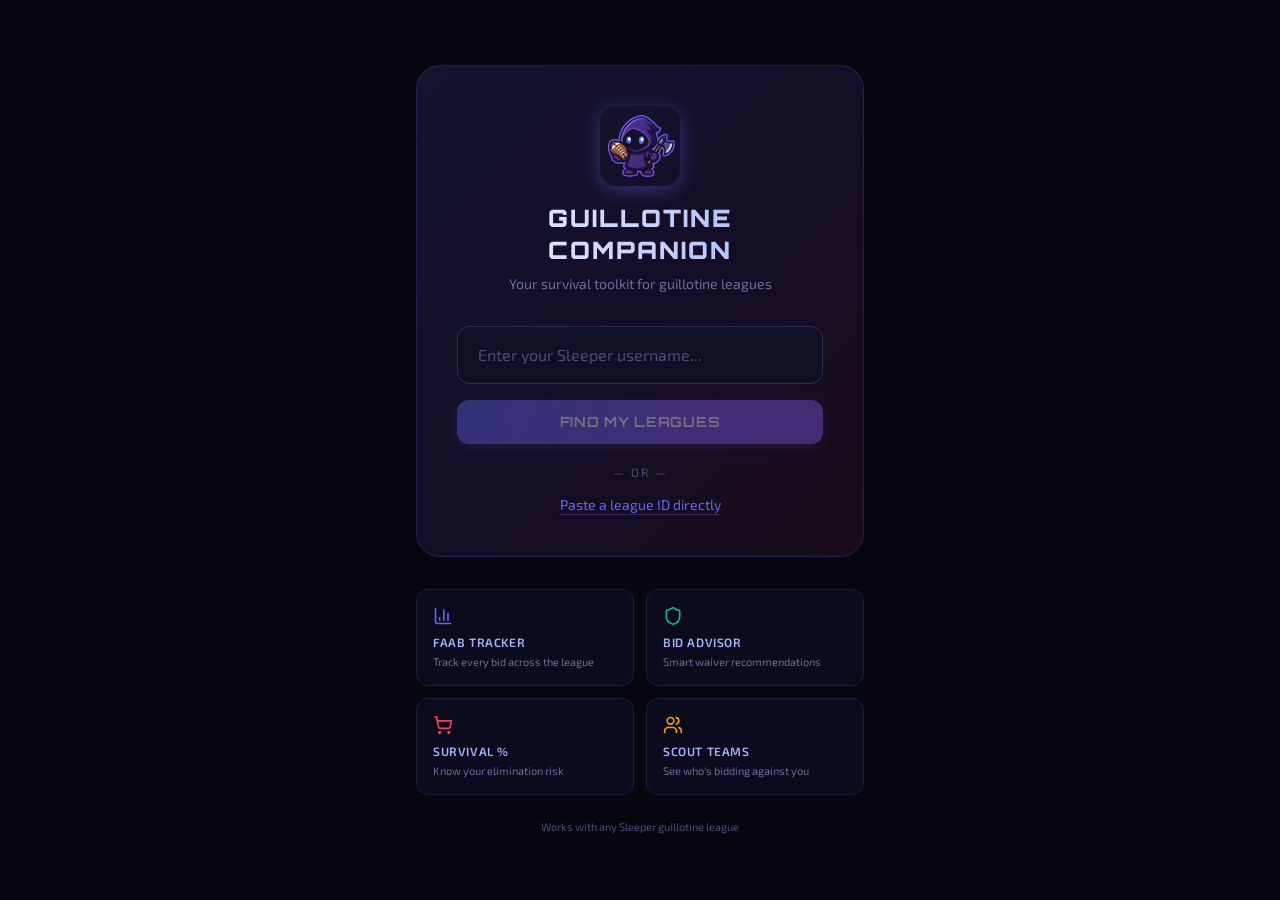
==== index.html @ 94fcf584 "Legacy Guillotine Companion (Phase 1 build)" ====
<!DOCTYPE html>
<html lang="en">
  <head>
    <meta charset="UTF-8" />
    <meta name="viewport" content="width=device-width, initial-scale=1.0, viewport-fit=cover" />
    <meta name="theme-color" content="#06060f" />
    <meta name="description" content="Your survival toolkit for Sleeper guillotine fantasy football leagues" />
    <link rel="icon" type="image/png" href="/favicon.png" />
    <link rel="apple-touch-icon" href="/touch-icon.png" />
    <link href="https://fonts.googleapis.com/css2?family=Orbitron:wght@700;900&family=Exo+2:wght@400;600&family=Space+Mono&display=swap" rel="stylesheet">
    <title>Guillotine Companion</title>
    <script type="module" crossorigin src="/assets/index-CSk18M6H.js"></script>
    <link rel="stylesheet" crossorigin href="/assets/index-BB34gbLW.css">
  </head>
  <body>
    <div id="root"></div>
  </body>
</html>
---- assets/index-BB34gbLW.css ----
/*! tailwindcss v4.3.3 | MIT License | https://tailwindcss.com */
@layer properties{@supports (((-webkit-hyphens:none)) and (not (margin-trim:inline))) or ((-moz-orient:inline) and (not (color:rgb(from red r g b)))){*,:before,:after{--tw-translate-x:0;--tw-translate-y:0;--tw-translate-z:0;--tw-space-y-reverse:0;--tw-border-style:solid;--tw-gradient-position:initial;--tw-gradient-from:#0000;--tw-gradient-via:#0000;--tw-gradient-to:#0000;--tw-gradient-stops:initial;--tw-gradient-via-stops:initial;--tw-gradient-from-position:0%;--tw-gradient-via-position:50%;--tw-gradient-to-position:100%;--tw-leading:initial;--tw-font-weight:initial;--tw-tracking:initial;--tw-ordinal:initial;--tw-slashed-zero:initial;--tw-numeric-figure:initial;--tw-numeric-spacing:initial;--tw-numeric-fraction:initial;--tw-shadow:0 0 #0000;--tw-shadow-color:initial;--tw-shadow-alpha:100%;--tw-inset-shadow:0 0 #0000;--tw-inset-shadow-color:initial;--tw-inset-shadow-alpha:100%;--tw-ring-color:initial;--tw-ring-shadow:0 0 #0000;--tw-inset-ring-color:initial;--tw-inset-ring-shadow:0 0 #0000;--tw-ring-inset:initial;--tw-ring-offset-width:0px;--tw-ring-offset-color:#fff;--tw-ring-offset-shadow:0 0 #0000;--tw-blur:initial;--tw-brightness:initial;--tw-contrast:initial;--tw-grayscale:initial;--tw-hue-rotate:initial;--tw-invert:initial;--tw-opacity:initial;--tw-saturate:initial;--tw-sepia:initial;--tw-drop-shadow:initial;--tw-drop-shadow-color:initial;--tw-drop-shadow-alpha:100%;--tw-drop-shadow-size:initial;--tw-backdrop-blur:initial;--tw-backdrop-brightness:initial;--tw-backdrop-contrast:initial;--tw-backdrop-grayscale:initial;--tw-backdrop-hue-rotate:initial;--tw-backdrop-invert:initial;--tw-backdrop-opacity:initial;--tw-backdrop-saturate:initial;--tw-backdrop-sepia:initial;--tw-duration:initial}::backdrop{--tw-translate-x:0;--tw-translate-y:0;--tw-translate-z:0;--tw-space-y-reverse:0;--tw-border-style:solid;--tw-gradient-position:initial;--tw-gradient-from:#0000;--tw-gradient-via:#0000;--tw-gradient-to:#0000;--tw-gradient-stops:initial;--tw-gradient-via-stops:initial;--tw-gradient-from-position:0%;--tw-gradient-via-position:50%;--tw-gradient-to-position:100%;--tw-leading:initial;--tw-font-weight:initial;--tw-tracking:initial;--tw-ordinal:initial;--tw-slashed-zero:initial;--tw-numeric-figure:initial;--tw-numeric-spacing:initial;--tw-numeric-fraction:initial;--tw-shadow:0 0 #0000;--tw-shadow-color:initial;--tw-shadow-alpha:100%;--tw-inset-shadow:0 0 #0000;--tw-inset-shadow-color:initial;--tw-inset-shadow-alpha:100%;--tw-ring-color:initial;--tw-ring-shadow:0 0 #0000;--tw-inset-ring-color:initial;--tw-inset-ring-shadow:0 0 #0000;--tw-ring-inset:initial;--tw-ring-offset-width:0px;--tw-ring-offset-color:#fff;--tw-ring-offset-shadow:0 0 #0000;--tw-blur:initial;--tw-brightness:initial;--tw-contrast:initial;--tw-grayscale:initial;--tw-hue-rotate:initial;--tw-invert:initial;--tw-opacity:initial;--tw-saturate:initial;--tw-sepia:initial;--tw-drop-shadow:initial;--tw-drop-shadow-color:initial;--tw-drop-shadow-alpha:100%;--tw-drop-shadow-size:initial;--tw-backdrop-blur:initial;--tw-backdrop-brightness:initial;--tw-backdrop-contrast:initial;--tw-backdrop-grayscale:initial;--tw-backdrop-hue-rotate:initial;--tw-backdrop-invert:initial;--tw-backdrop-opacity:initial;--tw-backdrop-saturate:initial;--tw-backdrop-sepia:initial;--tw-duration:initial}}}@layer theme{:root,:host{--font-sans:-apple-system, BlinkMacSystemFont, "Segoe UI", Roboto, "Helvetica Neue", "Noto Sans", Arial, sans-serif, "Apple Color Emoji", "Segoe UI Emoji", "Segoe UI Symbol", "Noto Color Emoji";--font-mono:ui-monospace, SFMono-Regular, Menlo, Monaco, Consolas, "Liberation Mono", "Courier New", monospace;--color-white:#fff;--spacing:.25rem;--container-md:28rem;--container-lg:32rem;--text-xs:.75rem;--text-xs--line-height:calc(1 / .75);--text-sm:.875rem;--text-sm--line-height:calc(1.25 / .875);--text-base:1rem;--text-base--line-height:calc(1.5 / 1);--text-lg:1.125rem;--text-lg--line-height:calc(1.75 / 1.125);--text-2xl:1.5rem;--text-2xl--line-height:calc(2 / 1.5);--font-weight-medium:500;--font-weight-semibold:600;--font-weight-bold:700;--font-weight-black:900;--tracking-wide:.025em;--tracking-wider:.05em;--leading-snug:1.375;--radius-md:.375rem;--radius-lg:.5rem;--radius-xl:.75rem;--radius-2xl:1rem;--radius-3xl:1.5rem;--animate-pulse:pulse 2s cubic-bezier(.4, 0, .6, 1) infinite;--default-transition-duration:.15s;--default-transition-timing-function:cubic-bezier(.4, 0, .2, 1);--default-font-family:var(--font-sans);--default-mono-font-family:var(--font-mono)}}@layer base{*,:after,:before{box-sizing:border-box;border:0 solid;margin:0;padding:0}::backdrop{box-sizing:border-box;border:0 solid;margin:0;padding:0}::-webkit-file-upload-button{box-sizing:border-box;border:0 solid;margin:0;padding:0}::file-selector-button{box-sizing:border-box;border:0 solid;margin:0;padding:0}html,:host{-webkit-text-size-adjust:100%;-moz-tab-size:4;tab-size:4;line-height:1.5;font-family:var(--default-font-family,-apple-system, BlinkMacSystemFont, "Segoe UI", Roboto, "Helvetica Neue", "Noto Sans", Arial, sans-serif, "Apple Color Emoji", "Segoe UI Emoji", "Segoe UI Symbol", "Noto Color Emoji");font-feature-settings:var(--default-font-feature-settings,normal);font-variation-settings:var(--default-font-variation-settings,normal);-webkit-tap-highlight-color:transparent}hr{height:0;color:inherit;border-top-width:1px}abbr:where([title]){-webkit-text-decoration:underline dotted;text-decoration:underline dotted}h1,h2,h3,h4,h5,h6{font-size:inherit;font-weight:inherit}a{color:inherit;-webkit-text-decoration:inherit;-webkit-text-decoration:inherit;-webkit-text-decoration:inherit;-webkit-text-decoration:inherit;text-decoration:inherit}b,strong{font-weight:bolder}code,kbd,samp,pre{font-family:var(--default-mono-font-family,ui-monospace, SFMono-Regular, Menlo, Monaco, Consolas, "Liberation Mono", "Courier New", monospace);font-feature-settings:var(--default-mono-font-feature-settings,normal);font-variation-settings:var(--default-mono-font-variation-settings,normal);font-size:1em}small{font-size:80%}sub,sup{vertical-align:baseline;font-size:75%;line-height:0;position:relative}sub{bottom:-.25em}sup{top:-.5em}table{text-indent:0;border-color:inherit;border-collapse:collapse}:-moz-focusring:where(:not(iframe)){outline:auto}progress{vertical-align:baseline}summary{display:list-item}ol,ul,menu{list-style:none}img,svg,video,canvas,audio,iframe,embed,object{vertical-align:middle;display:block}img,video{max-width:100%;height:auto}button,input,select,optgroup,textarea{font:inherit;font-feature-settings:inherit;font-variation-settings:inherit;letter-spacing:inherit;color:inherit;opacity:1;background-color:#0000;border-radius:0}::-webkit-file-upload-button{font:inherit;font-feature-settings:inherit;font-variation-settings:inherit;letter-spacing:inherit;color:inherit;opacity:1;background-color:#0000;border-radius:0}::file-selector-button{font:inherit;font-feature-settings:inherit;font-variation-settings:inherit;letter-spacing:inherit;color:inherit;opacity:1;background-color:#0000;border-radius:0}:where(select:-webkit-any([multiple],[size])) optgroup{font-weight:bolder}:where(select:is([multiple],[size])) optgroup{font-weight:bolder}:where(select:-webkit-any([multiple],[size])) optgroup option{padding-inline-start:20px}:where(select:is([multiple],[size])) optgroup option{padding-inline-start:20px}::-webkit-file-upload-button{margin-inline-end:4px}::file-selector-button{margin-inline-end:4px}::placeholder{opacity:1}@supports (not ((-webkit-appearance:-apple-pay-button))) or (contain-intrinsic-size:1px){::placeholder{color:currentColor}@supports (color:color-mix(in lab, red, red)){::placeholder{color:color-mix(in oklab, currentcolor 50%, transparent)}}}textarea{resize:vertical}::-webkit-search-decoration{-webkit-appearance:none}::-webkit-date-and-time-value{min-height:1lh;text-align:inherit}::-webkit-datetime-edit{display:inline-flex}::-webkit-datetime-edit-fields-wrapper{padding:0}::-webkit-datetime-edit{padding-block-start:0;padding-block-end:0}::-webkit-datetime-edit-year-field{padding-block-start:0;padding-block-end:0}::-webkit-datetime-edit-month-field{padding-block-start:0;padding-block-end:0}::-webkit-datetime-edit-day-field{padding-block-start:0;padding-block-end:0}::-webkit-datetime-edit-hour-field{padding-block-start:0;padding-block-end:0}::-webkit-datetime-edit-minute-field{padding-block-start:0;padding-block-end:0}::-webkit-datetime-edit-second-field{padding-block-start:0;padding-block-end:0}::-webkit-datetime-edit-millisecond-field{padding-block-start:0;padding-block-end:0}::-webkit-datetime-edit-meridiem-field{padding-block-start:0;padding-block-end:0}::-webkit-calendar-picker-indicator{line-height:1}:-moz-ui-invalid{box-shadow:none}button{-webkit-appearance:button;appearance:button}input:where([type=button],[type=reset],[type=submit]){-webkit-appearance:button;appearance:button}::-webkit-file-upload-button{-webkit-appearance:button;appearance:button}::file-selector-button{-webkit-appearance:button;appearance:button}::-webkit-inner-spin-button{height:auto}::-webkit-outer-spin-button{height:auto}[hidden]:where(:not([hidden=until-found])){display:none!important}}@layer components;@layer utilities{.absolute{position:absolute}.fixed{position:fixed}.relative{position:relative}.right-0{right:0}.-bottom-1{bottom:calc(var(--spacing) * -1)}.bottom-0{bottom:0}.left-0{left:0}.left-1\/2{left:50%}.z-50{z-index:50}.mx-auto{margin-inline-start:auto;margin-inline-end:auto}.mt-0\.5{margin-top:calc(var(--spacing) * .5)}.mt-1{margin-top:var(--spacing)}.mt-1\.5{margin-top:calc(var(--spacing) * 1.5)}.mt-2{margin-top:calc(var(--spacing) * 2)}.mt-3{margin-top:calc(var(--spacing) * 3)}.mt-4{margin-top:calc(var(--spacing) * 4)}.mt-5{margin-top:calc(var(--spacing) * 5)}.mt-6{margin-top:calc(var(--spacing) * 6)}.mt-8{margin-top:calc(var(--spacing) * 8)}.mb-1{margin-bottom:var(--spacing)}.mb-2{margin-bottom:calc(var(--spacing) * 2)}.mb-3{margin-bottom:calc(var(--spacing) * 3)}.mb-4{margin-bottom:calc(var(--spacing) * 4)}.mb-6{margin-bottom:calc(var(--spacing) * 6)}.mb-8{margin-bottom:calc(var(--spacing) * 8)}.contents{display:contents}.flex{display:flex}.grid{display:grid}.inline-flex{display:inline-flex}.h-0\.5{height:calc(var(--spacing) * .5)}.h-2{height:calc(var(--spacing) * 2)}.h-4{height:calc(var(--spacing) * 4)}.h-5{height:calc(var(--spacing) * 5)}.h-8{height:calc(var(--spacing) * 8)}.h-9{height:calc(var(--spacing) * 9)}.h-10{height:calc(var(--spacing) * 10)}.h-20{height:calc(var(--spacing) * 20)}.h-full{height:100%}.min-h-\[60vh\]{min-height:60vh}.min-h-screen{min-height:100vh}.w-4{width:calc(var(--spacing) * 4)}.w-5{width:calc(var(--spacing) * 5)}.w-8{width:calc(var(--spacing) * 8)}.w-9{width:calc(var(--spacing) * 9)}.w-10{width:calc(var(--spacing) * 10)}.w-14{width:calc(var(--spacing) * 14)}.w-20{width:calc(var(--spacing) * 20)}.w-full{width:100%}.w-px{width:1px}.max-w-lg{max-width:var(--container-lg)}.max-w-md{max-width:var(--container-md)}.flex-1{flex:1}.shrink-0{flex-shrink:0}.-translate-x-1\/2{--tw-translate-x:calc(calc(1 / 2 * 100%) * -1);translate:var(--tw-translate-x) var(--tw-translate-y)}.animate-pulse{animation:var(--animate-pulse)}.cursor-pointer{cursor:pointer}.grid-cols-2{grid-template-columns:repeat(2,minmax(0,1fr))}.grid-cols-3{grid-template-columns:repeat(3,minmax(0,1fr))}.flex-col{flex-direction:column}.items-center{align-items:center}.justify-between{justify-content:space-between}.justify-center{justify-content:center}.gap-1{gap:var(--spacing)}.gap-1\.5{gap:calc(var(--spacing) * 1.5)}.gap-2{gap:calc(var(--spacing) * 2)}.gap-3{gap:calc(var(--spacing) * 3)}.gap-4{gap:calc(var(--spacing) * 4)}:where(.space-y-0\.5>:not(:last-child)){--tw-space-y-reverse:0;margin-block-start:calc(calc(var(--spacing) * .5) * var(--tw-space-y-reverse));margin-block-end:calc(calc(var(--spacing) * .5) * calc(1 - var(--tw-space-y-reverse)))}:where(.space-y-1\.5>:not(:last-child)){--tw-space-y-reverse:0;margin-block-start:calc(calc(var(--spacing) * 1.5) * var(--tw-space-y-reverse));margin-block-end:calc(calc(var(--spacing) * 1.5) * calc(1 - var(--tw-space-y-reverse)))}:where(.space-y-2>:not(:last-child)){--tw-space-y-reverse:0;margin-block-start:calc(calc(var(--spacing) * 2) * var(--tw-space-y-reverse));margin-block-end:calc(calc(var(--spacing) * 2) * calc(1 - var(--tw-space-y-reverse)))}:where(.space-y-3>:not(:last-child)){--tw-space-y-reverse:0;margin-block-start:calc(calc(var(--spacing) * 3) * var(--tw-space-y-reverse));margin-block-end:calc(calc(var(--spacing) * 3) * calc(1 - var(--tw-space-y-reverse)))}:where(.space-y-4>:not(:last-child)){--tw-space-y-reverse:0;margin-block-start:calc(calc(var(--spacing) * 4) * var(--tw-space-y-reverse));margin-block-end:calc(calc(var(--spacing) * 4) * calc(1 - var(--tw-space-y-reverse)))}:where(.space-y-6>:not(:last-child)){--tw-space-y-reverse:0;margin-block-start:calc(calc(var(--spacing) * 6) * var(--tw-space-y-reverse));margin-block-end:calc(calc(var(--spacing) * 6) * calc(1 - var(--tw-space-y-reverse)))}.overflow-hidden{overflow:hidden}.overflow-x-auto{overflow-x:auto}.rounded{border-radius:.25rem}.rounded-2xl{border-radius:var(--radius-2xl)}.rounded-3xl{border-radius:var(--radius-3xl)}.rounded-full{border-radius:2147483647px}.rounded-lg{border-radius:var(--radius-lg)}.rounded-md{border-radius:var(--radius-md)}.rounded-xl{border-radius:var(--radius-xl)}.border{border-style:var(--tw-border-style);border-width:1px}.border-t{border-top-style:var(--tw-border-style);border-top-width:1px}.border-\[\#1a1e3a\]{border-color:#1a1e3a}.border-\[\#2a2e55\]{border-color:#2a2e55}.border-\[rgba\(99\,102\,241\,0\.2\)\]{border-color:#6366f133}.bg-\[\#0a0d1a\]{background-color:#0a0d1a}.bg-\[\#0e1025\]{background-color:#0e1025}.bg-\[\#2a2e55\]{background-color:#2a2e55}.bg-\[\#161a3a\]{background-color:#161a3a}.bg-\[\#6366f1\]{background-color:#6366f1}.bg-\[rgba\(14\,16\,37\,0\.6\)\]{background-color:#0e102599}.bg-\[rgba\(14\,16\,37\,0\.8\)\]{background-color:#0e1025cc}.bg-transparent{background-color:#0000}.bg-gradient-to-br{--tw-gradient-position:to bottom right in oklab;background-image:linear-gradient(var(--tw-gradient-stops))}.bg-gradient-to-r{--tw-gradient-position:to right in oklab;background-image:linear-gradient(var(--tw-gradient-stops))}.from-\[\#6366f1\]{--tw-gradient-from:#6366f1;--tw-gradient-stops:var(--tw-gradient-via-stops,var(--tw-gradient-position), var(--tw-gradient-from) var(--tw-gradient-from-position), var(--tw-gradient-to) var(--tw-gradient-to-position))}.from-\[\#f0f0ff\]{--tw-gradient-from:#f0f0ff;--tw-gradient-stops:var(--tw-gradient-via-stops,var(--tw-gradient-position), var(--tw-gradient-from) var(--tw-gradient-from-position), var(--tw-gradient-to) var(--tw-gradient-to-position))}.from-\[\#f43f5e\]{--tw-gradient-from:#f43f5e;--tw-gradient-stops:var(--tw-gradient-via-stops,var(--tw-gradient-position), var(--tw-gradient-from) var(--tw-gradient-from-position), var(--tw-gradient-to) var(--tw-gradient-to-position))}.to-\[\#8b5cf6\]{--tw-gradient-to:#8b5cf6;--tw-gradient-stops:var(--tw-gradient-via-stops,var(--tw-gradient-position), var(--tw-gradient-from) var(--tw-gradient-from-position), var(--tw-gradient-to) var(--tw-gradient-to-position))}.to-\[\#a5b4fc\]{--tw-gradient-to:#a5b4fc;--tw-gradient-stops:var(--tw-gradient-via-stops,var(--tw-gradient-position), var(--tw-gradient-from) var(--tw-gradient-from-position), var(--tw-gradient-to) var(--tw-gradient-to-position))}.to-\[\#e11d48\]{--tw-gradient-to:#e11d48;--tw-gradient-stops:var(--tw-gradient-via-stops,var(--tw-gradient-position), var(--tw-gradient-from) var(--tw-gradient-from-position), var(--tw-gradient-to) var(--tw-gradient-to-position))}.bg-clip-text{-webkit-background-clip:text;background-clip:text}.object-cover{object-fit:cover}.p-1{padding:var(--spacing)}.p-3{padding:calc(var(--spacing) * 3)}.p-4{padding:calc(var(--spacing) * 4)}.p-5{padding:calc(var(--spacing) * 5)}.p-6{padding:calc(var(--spacing) * 6)}.p-8{padding:calc(var(--spacing) * 8)}.p-10{padding:calc(var(--spacing) * 10)}.px-2{padding-inline:calc(var(--spacing) * 2)}.px-3{padding-inline:calc(var(--spacing) * 3)}.px-4{padding-inline:calc(var(--spacing) * 4)}.px-5{padding-inline:calc(var(--spacing) * 5)}.px-6{padding-inline:calc(var(--spacing) * 6)}.px-8{padding-inline:calc(var(--spacing) * 8)}.py-0\.5{padding-block:calc(var(--spacing) * .5)}.py-1\.5{padding-block:calc(var(--spacing) * 1.5)}.py-2{padding-block:calc(var(--spacing) * 2)}.py-2\.5{padding-block:calc(var(--spacing) * 2.5)}.py-3{padding-block:calc(var(--spacing) * 3)}.py-4{padding-block:calc(var(--spacing) * 4)}.py-6{padding-block:calc(var(--spacing) * 6)}.py-8{padding-block:calc(var(--spacing) * 8)}.pb-3{padding-bottom:calc(var(--spacing) * 3)}.pb-24{padding-bottom:calc(var(--spacing) * 24)}.text-center{text-align:center}.text-left{text-align:left}.text-right{text-align:right}.font-\[\"Orbitron\"\]{font-family:Orbitron}.font-\[\'Exo_2\'\]{font-family:"Exo 2"}.font-\[\'Orbitron\'\]{font-family:Orbitron}.font-\[\'Space_Mono\'\]{font-family:Space Mono}.text-2xl{font-size:var(--text-2xl);line-height:var(--tw-leading,var(--text-2xl--line-height))}.text-base{font-size:var(--text-base);line-height:var(--tw-leading,var(--text-base--line-height))}.text-lg{font-size:var(--text-lg);line-height:var(--tw-leading,var(--text-lg--line-height))}.text-sm{font-size:var(--text-sm);line-height:var(--tw-leading,var(--text-sm--line-height))}.text-xs{font-size:var(--text-xs);line-height:var(--tw-leading,var(--text-xs--line-height))}.text-\[9px\]{font-size:9px}.text-\[10px\]{font-size:10px}.text-\[11px\]{font-size:11px}.leading-snug{--tw-leading:var(--leading-snug);line-height:var(--leading-snug)}.font-black{--tw-font-weight:var(--font-weight-black);font-weight:var(--font-weight-black)}.font-bold{--tw-font-weight:var(--font-weight-bold);font-weight:var(--font-weight-bold)}.font-medium{--tw-font-weight:var(--font-weight-medium);font-weight:var(--font-weight-medium)}.font-semibold{--tw-font-weight:var(--font-weight-semibold);font-weight:var(--font-weight-semibold)}.tracking-\[0\.15em\]{--tw-tracking:.15em;letter-spacing:.15em}.tracking-\[2px\]{--tw-tracking:2px;letter-spacing:2px}.tracking-wide{--tw-tracking:var(--tracking-wide);letter-spacing:var(--tracking-wide)}.tracking-wider{--tw-tracking:var(--tracking-wider);letter-spacing:var(--tracking-wider)}.text-\[\#2a2e55\]{color:#2a2e55}.text-\[\#4a4d77\]{color:#4a4d77}.text-\[\#6b6e99\]{color:#6b6e99}.text-\[\#8b5cf6\]{color:#8b5cf6}.text-\[\#10b981\]{color:#10b981}.text-\[\#6366f1\]{color:#6366f1}.text-\[\#a5b4fc\]{color:#a5b4fc}.text-\[\#f0f0ff\]{color:#f0f0ff}.text-\[\#f43f5e\]{color:#f43f5e}.text-\[\#f59e0b\]{color:#f59e0b}.text-transparent{color:#0000}.text-white{color:var(--color-white)}.uppercase{text-transform:uppercase}.tabular-nums{--tw-numeric-spacing:tabular-nums;font-variant-numeric:var(--tw-ordinal,) var(--tw-slashed-zero,) var(--tw-numeric-figure,) var(--tw-numeric-spacing,) var(--tw-numeric-fraction,)}.line-through{text-decoration-line:line-through}.underline{text-decoration-line:underline}.decoration-\[rgba\(99\,102\,241\,0\.3\)\]{text-decoration-color:#6366f14d}.underline-offset-4{text-underline-offset:4px}.placeholder-\[\#4a4d77\]::placeholder{color:#4a4d77}.opacity-60{opacity:.6}.shadow-\[0_0_8px_rgba\(99\,102\,241\,0\.4\)\]{--tw-shadow:0 0 8px var(--tw-shadow-color,#6366f166);box-shadow:var(--tw-inset-shadow), var(--tw-inset-ring-shadow), var(--tw-ring-offset-shadow), var(--tw-ring-shadow), var(--tw-shadow)}.shadow-\[0_2px_8px_rgba\(99\,102\,241\,0\.3\)\]{--tw-shadow:0 2px 8px var(--tw-shadow-color,#6366f14d);box-shadow:var(--tw-inset-shadow), var(--tw-inset-ring-shadow), var(--tw-ring-offset-shadow), var(--tw-ring-shadow), var(--tw-shadow)}.shadow-\[0_2px_10px_rgba\(99\,102\,241\,0\.3\)\]{--tw-shadow:0 2px 10px var(--tw-shadow-color,#6366f14d);box-shadow:var(--tw-inset-shadow), var(--tw-inset-ring-shadow), var(--tw-ring-offset-shadow), var(--tw-ring-shadow), var(--tw-shadow)}.shadow-\[0_4px_15px_rgba\(99\,102\,241\,0\.3\)\]{--tw-shadow:0 4px 15px var(--tw-shadow-color,#6366f14d);box-shadow:var(--tw-inset-shadow), var(--tw-inset-ring-shadow), var(--tw-ring-offset-shadow), var(--tw-ring-shadow), var(--tw-shadow)}.shadow-\[0_4px_15px_rgba\(244\,63\,94\,0\.3\)\]{--tw-shadow:0 4px 15px var(--tw-shadow-color,#f43f5e4d);box-shadow:var(--tw-inset-shadow), var(--tw-inset-ring-shadow), var(--tw-ring-offset-shadow), var(--tw-ring-shadow), var(--tw-shadow)}.shadow-\[0_4px_20px_rgba\(99\,102\,241\,0\.4\)\]{--tw-shadow:0 4px 20px var(--tw-shadow-color,#6366f166);box-shadow:var(--tw-inset-shadow), var(--tw-inset-ring-shadow), var(--tw-ring-offset-shadow), var(--tw-ring-shadow), var(--tw-shadow)}.filter{filter:var(--tw-blur,) var(--tw-brightness,) var(--tw-contrast,) var(--tw-grayscale,) var(--tw-hue-rotate,) var(--tw-invert,) var(--tw-saturate,) var(--tw-sepia,) var(--tw-drop-shadow,)}.backdrop-blur-\[12px\]{--tw-backdrop-blur:blur(12px);-webkit-backdrop-filter:var(--tw-backdrop-blur,) var(--tw-backdrop-brightness,) var(--tw-backdrop-contrast,) var(--tw-backdrop-grayscale,) var(--tw-backdrop-hue-rotate,) var(--tw-backdrop-invert,) var(--tw-backdrop-opacity,) var(--tw-backdrop-saturate,) var(--tw-backdrop-sepia,);backdrop-filter:var(--tw-backdrop-blur,) var(--tw-backdrop-brightness,) var(--tw-backdrop-contrast,) var(--tw-backdrop-grayscale,) var(--tw-backdrop-hue-rotate,) var(--tw-backdrop-invert,) var(--tw-backdrop-opacity,) var(--tw-backdrop-saturate,) var(--tw-backdrop-sepia,)}.transition-\[border-color\,box-shadow\]{transition-property:border-color,box-shadow;transition-timing-function:var(--tw-ease,var(--default-transition-timing-function));transition-duration:var(--tw-duration,var(--default-transition-duration))}.transition-all{transition-property:all;transition-timing-function:var(--tw-ease,var(--default-transition-timing-function));transition-duration:var(--tw-duration,var(--default-transition-duration))}.transition-colors{transition-property:color,background-color,border-color,outline-color,text-decoration-color,fill,stroke,--tw-gradient-from,--tw-gradient-via,--tw-gradient-to;transition-timing-function:var(--tw-ease,var(--default-transition-timing-function));transition-duration:var(--tw-duration,var(--default-transition-duration))}.duration-200{--tw-duration:.2s;transition-duration:.2s}.duration-500{--tw-duration:.5s;transition-duration:.5s}.outline-none{--tw-outline-style:none;outline-style:none}@media (hover:hover){.group-hover\:text-\[\#6366f1\]:is(:where(.group):hover *){color:#6366f1}.hover\:-translate-y-px:hover{--tw-translate-y:-1px;translate:var(--tw-translate-x) var(--tw-translate-y)}.hover\:border-\[\#6366f1\]:hover{border-color:#6366f1}.hover\:bg-\[\#1a1e3a\]:hover{background-color:#1a1e3a}.hover\:text-\[\#6b6e99\]:hover{color:#6b6e99}.hover\:text-\[\#8b5cf6\]:hover{color:#8b5cf6}.hover\:text-\[\#a5b4fc\]:hover{color:#a5b4fc}.hover\:text-\[\#f0f0ff\]:hover{color:#f0f0ff}.hover\:text-\[\#f43f5e\]:hover{color:#f43f5e}.hover\:shadow-\[0_4px_20px_rgba\(99\,102\,241\,0\.15\)\]:hover{--tw-shadow:0 4px 20px var(--tw-shadow-color,#6366f126);box-shadow:var(--tw-inset-shadow), var(--tw-inset-ring-shadow), var(--tw-ring-offset-shadow), var(--tw-ring-shadow), var(--tw-shadow)}.hover\:shadow-\[0_6px_20px_rgba\(99\,102\,241\,0\.4\)\]:hover{--tw-shadow:0 6px 20px var(--tw-shadow-color,#6366f166);box-shadow:var(--tw-inset-shadow), var(--tw-inset-ring-shadow), var(--tw-ring-offset-shadow), var(--tw-ring-shadow), var(--tw-shadow)}}.focus\:border-\[\#6366f1\]:focus{border-color:#6366f1}.focus\:shadow-\[0_0_8px_rgba\(99\,102\,241\,0\.3\)\]:focus{--tw-shadow:0 0 8px var(--tw-shadow-color,#6366f14d);box-shadow:var(--tw-inset-shadow), var(--tw-inset-ring-shadow), var(--tw-ring-offset-shadow), var(--tw-ring-shadow), var(--tw-shadow)}.disabled\:opacity-40:disabled{opacity:.4}}body{color:#f0f0ff;-webkit-font-smoothing:antialiased;-moz-osx-font-smoothing:grayscale;background:#06060f;font-family:"Exo 2",sans-serif;font-weight:400}h1,h2,h3,h4,h5,h6{text-transform:uppercase;font-family:Orbitron,sans-serif}::-webkit-scrollbar{width:6px;height:6px}::-webkit-scrollbar-track{background:#06060f}::-webkit-scrollbar-thumb{background:#2a2e55;border-radius:3px}.scrollbar-hide::-webkit-scrollbar{display:none}.scrollbar-hide{-ms-overflow-style:none;scrollbar-width:none}.mono{font-variant-numeric:tabular-nums;font-family:Space Mono,monospace}.label{text-transform:uppercase;letter-spacing:.15em;color:#6b6e99;font-family:"Exo 2",sans-serif;font-size:10px;font-weight:600}.gradient-text{-webkit-text-fill-color:transparent;background:linear-gradient(135deg,#6366f1,#8b5cf6,#ec4899);-webkit-background-clip:text;background-clip:text}@keyframes fadeUp{0%{opacity:0;transform:translateY(12px)}to{opacity:1;transform:translateY(0)}}.fade-up{animation:.4s ease-out both fadeUp}@keyframes pulseRed{0%,to{opacity:1}50%{opacity:.6}}.pulse-red{animation:2s ease-in-out infinite pulseRed}@keyframes neonPulse{0%,to{box-shadow:0 0 8px #6366f14d}50%{box-shadow:0 0 16px #6366f180}}.safe-area-bottom{padding-bottom:env(safe-area-inset-bottom,0px)}::selection{color:#f0f0ff;background:#6366f14d}@property --tw-translate-x{syntax:"*";inherits:false;initial-value:0}@property --tw-translate-y{syntax:"*";inherits:false;initial-value:0}@property --tw-translate-z{syntax:"*";inherits:false;initial-value:0}@property --tw-space-y-reverse{syntax:"*";inherits:false;initial-value:0}@property --tw-border-style{syntax:"*";inherits:false;initial-value:solid}@property --tw-gradient-position{syntax:"*";inherits:false}@property --tw-gradient-from{syntax:"<color>";inherits:false;initial-value:#0000}@property --tw-gradient-via{syntax:"<color>";inherits:false;initial-value:#0000}@property --tw-gradient-to{syntax:"<color>";inherits:false;initial-value:#0000}@property --tw-gradient-stops{syntax:"*";inherits:false}@property --tw-gradient-via-stops{syntax:"*";inherits:false}@property --tw-gradient-from-position{syntax:"<length-percentage>";inherits:false;initial-value:0%}@property --tw-gradient-via-position{syntax:"<length-percentage>";inherits:false;initial-value:50%}@property --tw-gradient-to-position{syntax:"<length-percentage>";inherits:false;initial-value:100%}@property --tw-leading{syntax:"*";inherits:false}@property --tw-font-weight{syntax:"*";inherits:false}@property --tw-tracking{syntax:"*";inherits:false}@property --tw-ordinal{syntax:"*";inherits:false}@property --tw-slashed-zero{syntax:"*";inherits:false}@property --tw-numeric-figure{syntax:"*";inherits:false}@property --tw-numeric-spacing{syntax:"*";inherits:false}@property --tw-numeric-fraction{syntax:"*";inherits:false}@property --tw-shadow{syntax:"*";inherits:false;initial-value:0 0 #0000}@property --tw-shadow-color{syntax:"*";inherits:false}@property --tw-shadow-alpha{syntax:"<percentage>";inherits:false;initial-value:100%}@property --tw-inset-shadow{syntax:"*";inherits:false;initial-value:0 0 #0000}@property --tw-inset-shadow-color{syntax:"*";inherits:false}@property --tw-inset-shadow-alpha{syntax:"<percentage>";inherits:false;initial-value:100%}@property --tw-ring-color{syntax:"*";inherits:false}@property --tw-ring-shadow{syntax:"*";inherits:false;initial-value:0 0 #0000}@property --tw-inset-ring-color{syntax:"*";inherits:false}@property --tw-inset-ring-shadow{syntax:"*";inherits:false;initial-value:0 0 #0000}@property --tw-ring-inset{syntax:"*";inherits:false}@property --tw-ring-offset-width{syntax:"<length>";inherits:false;initial-value:0}@property --tw-ring-offset-color{syntax:"*";inherits:false;initial-value:#fff}@property --tw-ring-offset-shadow{syntax:"*";inherits:false;initial-value:0 0 #0000}@property --tw-blur{syntax:"*";inherits:false}@property --tw-brightness{syntax:"*";inherits:false}@property --tw-contrast{syntax:"*";inherits:false}@property --tw-grayscale{syntax:"*";inherits:false}@property --tw-hue-rotate{syntax:"*";inherits:false}@property --tw-invert{syntax:"*";inherits:false}@property --tw-opacity{syntax:"*";inherits:false}@property --tw-saturate{syntax:"*";inherits:false}@property --tw-sepia{syntax:"*";inherits:false}@property --tw-drop-shadow{syntax:"*";inherits:false}@property --tw-drop-shadow-color{syntax:"*";inherits:false}@property --tw-drop-shadow-alpha{syntax:"<percentage>";inherits:false;initial-value:100%}@property --tw-drop-shadow-size{syntax:"*";inherits:false}@property --tw-backdrop-blur{syntax:"*";inherits:false}@property --tw-backdrop-brightness{syntax:"*";inherits:false}@property --tw-backdrop-contrast{syntax:"*";inherits:false}@property --tw-backdrop-grayscale{syntax:"*";inherits:false}@property --tw-backdrop-hue-rotate{syntax:"*";inherits:false}@property --tw-backdrop-invert{syntax:"*";inherits:false}@property --tw-backdrop-opacity{syntax:"*";inherits:false}@property --tw-backdrop-saturate{syntax:"*";inherits:false}@property --tw-backdrop-sepia{syntax:"*";inherits:false}@property --tw-duration{syntax:"*";inherits:false}@keyframes pulse{50%{opacity:.5}}
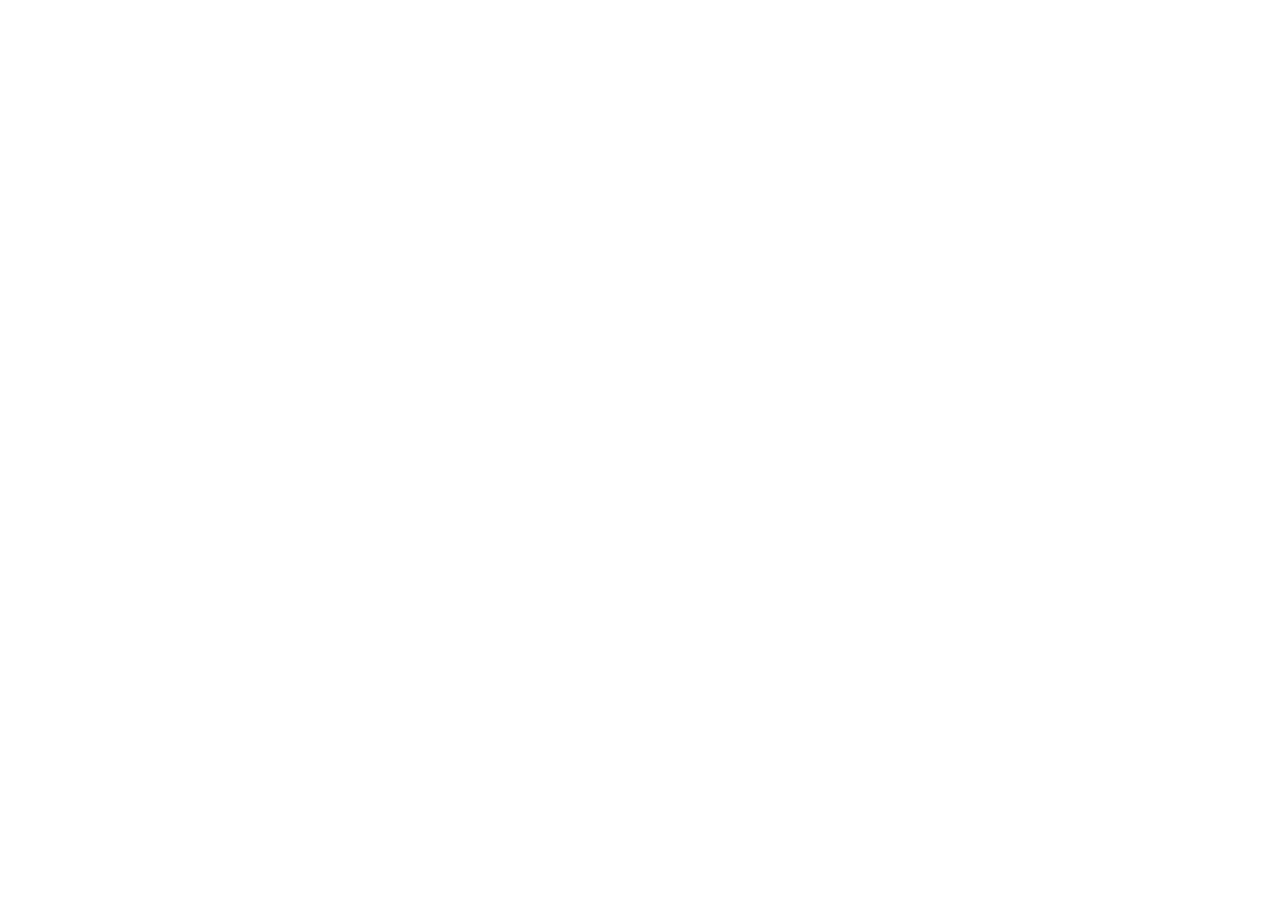
==== commit 4571f4ca: "fix: rebuild with correct base path for GH Pages" ====
--- a/index.html
+++ b/index.html
@@ -5,12 +5,12 @@
     <meta name="viewport" content="width=device-width, initial-scale=1.0, viewport-fit=cover" />
     <meta name="theme-color" content="#06060f" />
     <meta name="description" content="Your survival toolkit for Sleeper guillotine fantasy football leagues" />
-    <link rel="icon" type="image/png" href="/favicon.png" />
-    <link rel="apple-touch-icon" href="/touch-icon.png" />
+    <link rel="icon" type="image/png" href="/guillotine-companion-legacy/favicon.png" />
+    <link rel="apple-touch-icon" href="/guillotine-companion-legacy/touch-icon.png" />
     <link href="https://fonts.googleapis.com/css2?family=Orbitron:wght@700;900&family=Exo+2:wght@400;600&family=Space+Mono&display=swap" rel="stylesheet">
     <title>Guillotine Companion</title>
-    <script type="module" crossorigin src="/assets/index-CSk18M6H.js"></script>
-    <link rel="stylesheet" crossorigin href="/assets/index-BB34gbLW.css">
+    <script type="module" crossorigin src="/guillotine-companion-legacy/assets/index-CSk18M6H.js"></script>
+    <link rel="stylesheet" crossorigin href="/guillotine-companion-legacy/assets/index-BB34gbLW.css">
   </head>
   <body>
     <div id="root"></div>
